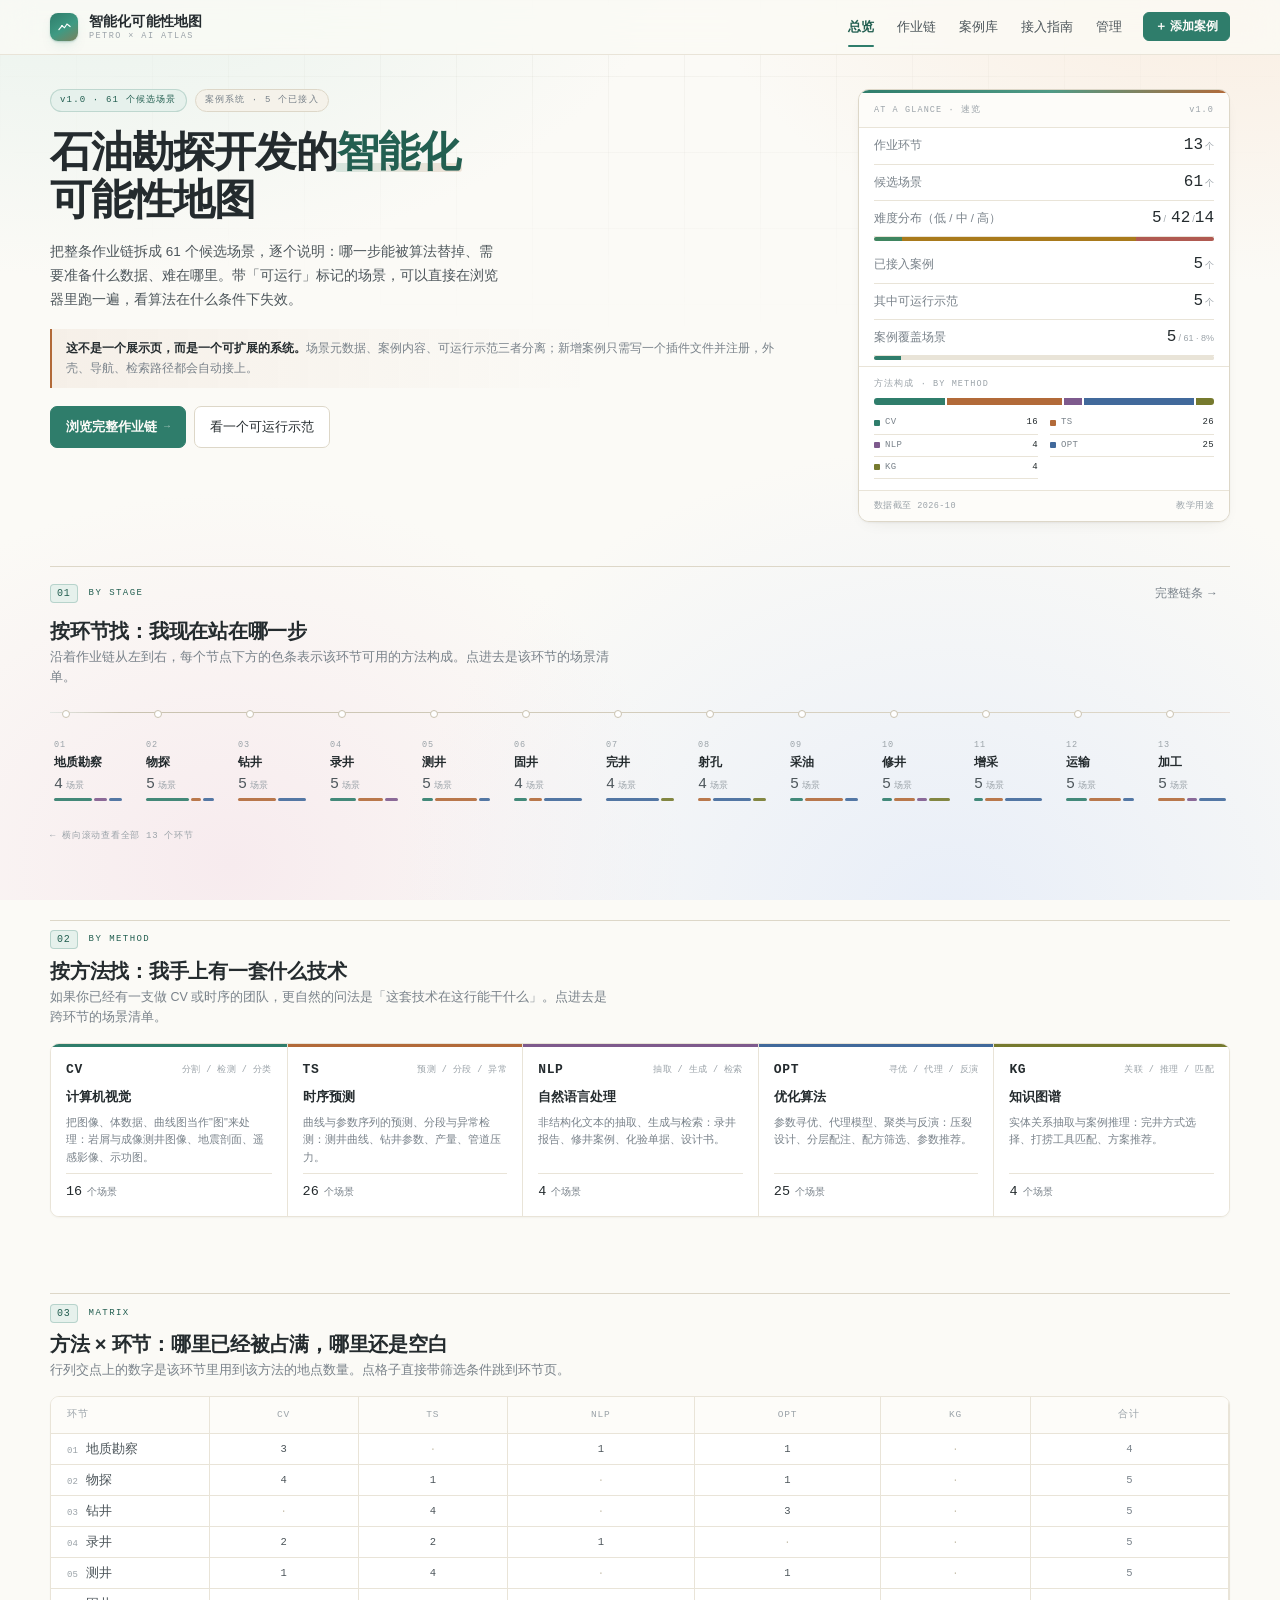
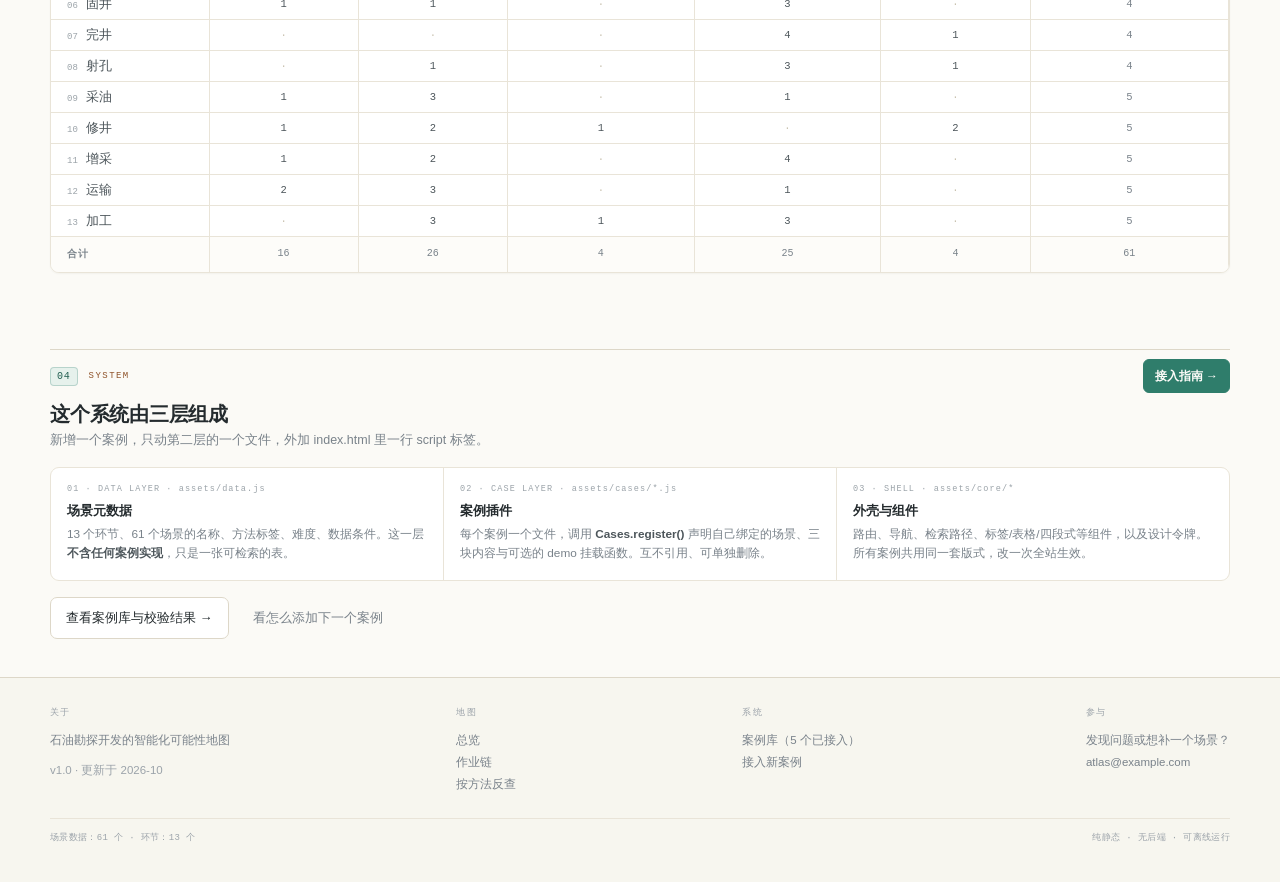
==== index.html @ 47b12953 "Add complete five-case petroleum well logging visualization website" ====
<!DOCTYPE html>
<html lang="zh-CN">
<head>
<meta charset="UTF-8">
<meta name="viewport" content="width=device-width, initial-scale=1">
<title>石油勘探开发的智能化可能性地图</title>
<meta name="description" content="按石油作业链条逐环节展示可被深度学习改造的候选场景，标注 AI 介入点、数据条件与难度等级；带可运行的案例示范。">

<link rel="stylesheet" href="assets/core/tokens.css?v=20261022i">
<link rel="stylesheet" href="assets/core/layout.css?v=20261022i">
<link rel="stylesheet" href="assets/core/ui.css?v=20261022i">
</head>
<body>

<div id="view">
  <main class="wrap" style="padding:120px 0">
    <div class="empty"><b>正在加载</b>如果这行字一直不消失，说明脚本没有正确执行，
    请检查浏览器控制台。</div>
  </main>
</div>

<noscript>
  <div class="wrap" style="padding:80px 0">
    <div class="empty"><b>需要启用 JavaScript</b>本站是纯前端渲染的，所有页面由本地脚本生成。</div>
  </div>
</noscript>

<!-- =========================================================
     脚本加载顺序（改这里之前先读 docs/如何添加新案例.md）
     1. data.js         场景元数据
     2. registry.js     案例注册表
     3. kit.js          渲染工具箱
     4. cases/*         案例插件 —— 新增案例加在这一段
     5. case-demo-host  示范宿主（整页 iframe / 模块 Shadow DOM）
     6. case-upload     案例包导入（读 localStorage，必须在 shell 前）
     7. shell.js        外壳，必须最后
     ========================================================= -->
<script src="assets/data.js?v=20261022i"></script>
<script src="assets/core/registry.js?v=20261101-dedup"></script>
<script src="assets/core/kit.js?v=20261022i"></script>

<!-- ↑ 新案例加在这里：-->

<!-- 上传的案例包（localStorage）在这里恢复注册，必须在 shell.js 之前 -->
<script src="assets/core/case-demo-host.js?v=20261101-height-fix"></script>
<script src="assets/cases/welllog-final-1.case.js?v=1.3.1"></script>
<script src="assets/cases/welllog-final-2.case.js?v=2.0.2"></script>
<script src="assets/cases/welllog-final-3.case.js?v=1.0.0"></script>
<script src="assets/cases/welllog-final-4.case.js?v=1.0.0"></script>
<script src="assets/cases/welllog-final-5.case.js?v=1.0.0"></script>
<script src="assets/core/case-upload.js?v=20261101-dedup"></script>

<script src="assets/core/admin.js?v=20261022i"></script>

<script src="assets/core/shell.js?v=20261101-dedup"></script>

</body>
</html>
---- assets/core/tokens.css ----
/* =========================================================
   设计令牌 Design Tokens
   风格：暖白纸面 + 低饱和彩色分区
   规则：所有颜色只在这里定义，案例与组件不得写死色值
   ========================================================= */

:root{
  /* ---------- 画布 ---------- */
  --paper:      #fbfaf6;   /* 主背景，暖白 */
  --paper-2:    #f5f2ea;   /* 次级底板 */
  --paper-3:    #efece1;   /* 三级底板 */
  --card:       #ffffff;   /* 卡片 */
  --card-soft:  #fdfcf9;   /* 卡片内嵌区 */

  /* ---------- 描边 ---------- */
  --line:       #e9e4d8;
  --line-2:     #ddd7c8;
  --line-3:     #c9c2b0;

  /* ---------- 墨色（文字） ---------- */
  --ink:        #242b2e;
  --ink-2:      #4d565b;
  --ink-3:      #79828a;
  --ink-4:      #9ba3a9;
  --ink-inv:    #fdfcf9;

  /* ---------- 主强调 ---------- */
  --jade:       #2f7d6b;
  --jade-d:     #235f51;
  --jade-l:     #e6f1ec;
  --clay:       #b26a39;
  --clay-d:     #8e5229;
  --clay-l:     #f8ecdf;

  /* ---------- 五类方法色（中饱和，白底可读） ---------- */
  --c-cv:       #2f7d6b;   /* 计算机视觉 */
  --c-ts:       #b26a39;   /* 时序预测 */
  --c-nlp:      #7e5a8d;   /* 自然语言处理 */
  --c-opt:      #41699b;   /* 优化算法 */
  --c-kg:       #767a2e;   /* 知识图谱 */

  --bg-cv:      #e6f1ec;
  --bg-ts:      #f8ecdf;
  --bg-nlp:     #efe9f4;
  --bg-opt:     #e7eef9;
  --bg-kg:      #f1f1dd;

  /* ---------- 语义色 ---------- */
  --ok:         #3f8560;
  --ok-bg:      #e7f3ea;
  --warn:       #a97a1c;
  --warn-bg:    #f9efd7;
  --bad:        #b05a51;
  --bad-bg:     #f9e9e5;

  /* ---------- 圆角与阴影 ---------- */
  --r-s: 5px;
  --r-m: 9px;
  --r-l: 14px;
  --r-xl: 20px;

  --sh-1: 0 1px 2px rgba(48,44,30,.045);
  --sh-2: 0 1px 2px rgba(48,44,30,.05), 0 6px 18px -10px rgba(48,44,30,.14);
  --sh-3: 0 2px 4px rgba(48,44,30,.05), 0 14px 34px -16px rgba(48,44,30,.20);

  /* ---------- 字体 ---------- */
  --mono: 'JetBrains Mono','SFMono-Regular','Cascadia Mono',Consolas,'Liberation Mono',monospace;
  --sans: 'Inter',-apple-system,BlinkMacSystemFont,'Segoe UI Variable','Segoe UI',
          'PingFang SC','Hiragino Sans GB','Microsoft YaHei UI','Microsoft YaHei',sans-serif;

  /* ---------- 布局 ---------- */
  --nav-h: 54px;
  --maxw: 1180px;
  --sp-1: 6px;  --sp-2: 10px;  --sp-3: 14px;
  --sp-4: 20px; --sp-5: 28px;  --sp-6: 40px;
}

/* =========================================================
   Reset
   ========================================================= */
*{box-sizing:border-box;margin:0;padding:0}
html{scroll-behavior:smooth;-webkit-text-size-adjust:100%}
body{
  font-family:var(--sans);
  font-size:14px;
  line-height:1.68;
  color:var(--ink);
  background:var(--paper);
  -webkit-font-smoothing:antialiased;
  -moz-osx-font-smoothing:grayscale;
  overflow-x:hidden;
}

/* 背景：四处低饱和色晕，制造“纸面有光”的感觉，不做暗色 */
body::before{
  content:'';
  position:fixed;inset:0;z-index:-2;
  background:
    radial-gradient(1000px 620px at 6% -12%,  #e5f1eb 0%, rgba(229,241,235,0) 62%),
    radial-gradient(880px 560px at 96% -6%,   #f9ecdf 0%, rgba(249,236,223,0) 60%),
    radial-gradient(900px 760px at 74% 102%,  #e8eef8 0%, rgba(232,238,248,0) 62%),
    radial-gradient(760px 620px at 18% 96%,   #f7ebee 0%, rgba(247,235,238,0) 60%),
    var(--paper);
}
/* 极淡网格，只在上半页可见 */
body::after{
  content:'';
  position:fixed;inset:0;z-index:-1;pointer-events:none;
  background-image:
    linear-gradient(to right, rgba(80,74,55,.055) 1px, transparent 1px),
    linear-gradient(to bottom, rgba(80,74,55,.055) 1px, transparent 1px);
  background-size:76px 76px;
  mask-image:radial-gradient(ellipse 70% 46% at 50% 0%, #000 0%, transparent 82%);
  -webkit-mask-image:radial-gradient(ellipse 70% 46% at 50% 0%, #000 0%, transparent 82%);
}

a{color:inherit;text-decoration:none}
button{font-family:inherit;font-size:inherit;color:inherit;background:none;border:none;cursor:pointer}
input,select,textarea{font-family:inherit;font-size:inherit}
img,svg{max-width:100%}
::selection{background:rgba(47,125,107,.20);color:var(--ink)}

::-webkit-scrollbar{width:11px;height:11px}
::-webkit-scrollbar-track{background:var(--paper-2)}
::-webkit-scrollbar-thumb{background:var(--line-2);border-radius:6px;border:3px solid var(--paper-2)}
::-webkit-scrollbar-thumb:hover{background:var(--line-3)}

:focus-visible{outline:2px solid var(--jade);outline-offset:2px;border-radius:3px}

/* =========================================================
   排版基元
   ========================================================= */
h1,h2,h3,h4,h5{font-weight:650;letter-spacing:-.005em;line-height:1.3;color:var(--ink)}
p{color:var(--ink-2)}
b,strong{font-weight:650;color:var(--ink)}

.wrap{width:min(var(--maxw),calc(100% - 48px));margin:0 auto}
.mono{font-family:var(--mono);font-variant-numeric:tabular-nums}

.kicker{
  font-family:var(--mono);font-size:10px;letter-spacing:.2em;text-transform:uppercase;
  color:var(--jade-d);display:inline-flex;align-items:center;gap:9px;
}
.kicker::before{content:'';width:20px;height:1.5px;background:currentColor;opacity:.55;border-radius:2px}
.kicker.plain::before{display:none}
.kicker.clay{color:var(--clay-d)}

.eyebrow{
  font-family:var(--mono);font-size:10px;letter-spacing:.18em;text-transform:uppercase;color:var(--ink-4);
}

.lede{font-size:13.5px;line-height:1.8;color:var(--ink-2)}

/* 工具类 */
.muted{color:var(--ink-3)}
.small{font-size:12px}
.nowrap{white-space:nowrap}
.hr{height:1px;background:var(--line);border:0;margin:0}
.stack{display:flex;flex-direction:column}
.row{display:flex;align-items:center}

/* 动效：轻微上浮，不做夸张动画 */
@keyframes rise{from{opacity:0;transform:translateY(8px)}to{opacity:1;transform:none}}
.rise{animation:rise .42s cubic-bezier(.2,.7,.3,1) both}
.d1{animation-delay:.03s}.d2{animation-delay:.06s}.d3{animation-delay:.09s}.d4{animation-delay:.12s}.d5{animation-delay:.15s}

@media (prefers-reduced-motion:reduce){
  *{animation:none!important;transition:none!important;scroll-behavior:auto!important}
}
---- assets/core/layout.css ----
/* =========================================================
   布局层：导航 / 页头 / 章节 / 链条 / 页脚
   ========================================================= */

/* ---------------- 顶部导航 ---------------- */
.hdr{
  position:sticky;top:0;z-index:60;
  background:rgba(251,250,246,.82);
  backdrop-filter:blur(16px) saturate(150%);
  -webkit-backdrop-filter:blur(16px) saturate(150%);
  border-bottom:1px solid var(--line);
}
.hdr-in{
  width:min(var(--maxw),calc(100% - 44px));margin:0 auto;
  height:var(--nav-h);display:flex;align-items:center;gap:24px;
}
.brand{display:flex;align-items:center;gap:11px;flex-shrink:0}
.brand-mark{
  width:28px;height:28px;border-radius:8px;
  background:linear-gradient(148deg,var(--jade) 0%, #3f9a83 55%, var(--clay) 140%);
  display:grid;place-items:center;flex-shrink:0;
  box-shadow:0 1px 2px rgba(47,125,107,.28), 0 6px 14px -8px rgba(47,125,107,.5);
}
.brand-mark svg{display:block}
.brand-txt{display:flex;flex-direction:column;line-height:1.15}
.brand-txt b{font-size:14px;font-weight:650;letter-spacing:.01em;color:var(--ink)}
.brand-txt span{
  font-family:var(--mono);font-size:8.5px;letter-spacing:.17em;color:var(--ink-4);
  text-transform:uppercase;margin-top:3px;
}

.nav{display:flex;align-items:center;gap:1px;margin-left:auto}
.nav a{
  position:relative;padding:7px 11px;border-radius:6px;font-size:13px;color:var(--ink-2);
  transition:color .16s,background .16s;white-space:nowrap;
}
.nav a:hover{color:var(--ink);background:rgba(47,125,107,.07)}
.nav a.on{color:var(--jade-d);font-weight:600}
.nav a.on::after{
  content:'';position:absolute;left:11px;right:11px;bottom:-2px;height:2px;
  background:var(--jade);border-radius:2px;
}
.nav .nav-sep{width:1px;height:16px;background:var(--line-2);margin:0 8px}

/* ---------------- 章节 ---------------- */
.section{padding:38px 0}
.section.tight{padding:26px 0}
.section + .section{border-top:0}
/* 章节头：标高尺 + 编号徽标 + 全宽标题，像技术文档的章节分隔 */
.sec-head{border-top:1px solid var(--line-2);padding-top:9px;margin-bottom:16px}
.sec-rail{display:flex;align-items:center;gap:11px;margin-bottom:8px;min-height:20px}
.sec-num{
  font-family:var(--mono);font-size:10px;letter-spacing:.08em;color:var(--jade-d);
  padding:1px 6px;border:1px solid rgba(47,125,107,.26);border-radius:4px;
  background:var(--jade-l);line-height:1.5;
}
.sec-rail .kicker::before{display:none}
.sec-rail .kicker{font-size:9px;letter-spacing:.16em}
.sec-rail .r{margin-left:auto;display:flex;align-items:center;gap:8px}
.sec-head h2{font-size:clamp(17px,1.75vw,20px);letter-spacing:-.012em}
.sec-head p{color:var(--ink-3);font-size:12.5px;max-width:82ch;margin-top:3px;line-height:1.62}

/* ---------------- HERO ---------------- */
.hero{padding:34px 0 0;position:relative}
.hero-grid{
  display:grid;grid-template-columns:minmax(0,1fr) 372px;
  gap:52px;align-items:start;padding-bottom:6px;
}
.hero-main{min-width:0}
.hero-top{display:flex;align-items:center;gap:8px;margin-bottom:16px;flex-wrap:wrap}
.hero-badge{
  font-family:var(--mono);font-size:9px;letter-spacing:.13em;color:var(--jade-d);
  background:var(--jade-l);border:1px solid rgba(47,125,107,.22);
  padding:3px 9px;border-radius:100px;
}
.hero-badge.alt{background:var(--paper-2);border-color:var(--line-2);color:var(--ink-3)}

.hero h1{
  font-size:clamp(28px,3.3vw,42px);
  line-height:1.14;font-weight:680;letter-spacing:-.024em;
  max-width:20ch;
}
.hero h1 em{
  font-style:normal;position:relative;white-space:nowrap;
  color:var(--jade-d);
}
.hero h1 em::after{
  content:'';position:absolute;left:-2px;right:-2px;bottom:.08em;height:.2em;
  background:linear-gradient(90deg, rgba(47,125,107,.16), rgba(178,106,57,.16));
  border-radius:3px;z-index:-1;
}
.hero-lead{
  margin-top:16px;max-width:60ch;font-size:13.5px;
  color:var(--ink-2);line-height:1.8;
}
.hero-note{
  margin-top:16px;display:flex;gap:11px;align-items:flex-start;
  padding:10px 14px;border-left:2.5px solid var(--clay);
  background:linear-gradient(90deg, rgba(178,106,57,.07), rgba(178,106,57,0) 72%);
  border-radius:0 7px 7px 0;max-width:none;
}
.hero-note b{color:var(--ink);font-weight:650}
.hero-note p{font-size:12px;color:var(--ink-3);line-height:1.65}
.hero-acts{display:flex;gap:8px;margin-top:18px;flex-wrap:wrap}

/* 速览面板 */
.spec{
  border:1px solid var(--line-2);border-radius:11px;background:var(--card);
  box-shadow:var(--sh-2);overflow:hidden;position:relative;
}
.spec::before{
  content:'';position:absolute;left:0;top:0;right:0;height:3px;
  background:linear-gradient(90deg,var(--jade) 0%, #4f9a86 52%, var(--clay) 100%);
}
.spec-h{
  display:flex;align-items:center;justify-content:space-between;gap:10px;
  padding:10px 15px;border-bottom:1px solid var(--line);background:var(--card-soft);
  font-size:8.5px;letter-spacing:.13em;color:var(--ink-4);margin-top:3px;
}
.spec-body{padding:0 15px}
.spec-row{
  display:flex;align-items:baseline;justify-content:space-between;gap:12px;
  padding:8px 0;border-bottom:1px solid var(--line);
}
.spec-body:last-of-type .spec-row:last-child{border-bottom:0}
.spec-row .k{font-size:11.5px;color:var(--ink-3)}
.spec-row .v{font-family:var(--mono);font-size:16px;color:var(--ink);line-height:1;white-space:nowrap}
.spec-row .v small{font-size:9px;color:var(--ink-4);margin:0 5px 0 2px;font-family:var(--sans);letter-spacing:0}
.spec-row .v small:last-child{margin-right:0}
.spec-bar{display:flex;height:4px;margin:0 15px 6px;border-radius:2px;overflow:hidden;background:var(--line)}
.spec-bar i{display:block;height:100%}
.spec-sub{padding:9px 15px 0;border-top:1px solid var(--line);font-size:8.5px;letter-spacing:.13em;color:var(--ink-4)}
.comp{padding:7px 15px 0}
.comp-bar{display:flex;height:7px;border-radius:3px;overflow:hidden;gap:2px}
.comp-bar i{display:block;height:100%}
.comp-legend{display:grid;grid-template-columns:1fr 1fr;gap:0 12px;margin-top:7px}
.comp-legend a{
  display:flex;align-items:center;gap:5px;padding:3px 0;
  font-family:var(--mono);font-size:9px;color:var(--ink-3);letter-spacing:.04em;
  border-bottom:1px solid var(--line);transition:color .15s;
}
.comp-legend a:hover{color:var(--jade-d)}
.comp-legend i{width:6px;height:6px;border-radius:1px;display:block;flex-shrink:0}
.comp-legend b{margin-left:auto;color:var(--ink);font-weight:500}
.spec-f{
  display:flex;justify-content:space-between;gap:10px;margin-top:11px;
  padding:8px 15px;border-top:1px solid var(--line);background:var(--card-soft);
  font-family:var(--mono);font-size:8.5px;letter-spacing:.05em;color:var(--ink-4);
}

/* ---------------- 链条 ---------------- */
.chain-wrap{position:relative}
.chain-scroll{overflow-x:auto;padding:0 0 8px;margin:0 -6px}
.chain-scroll::-webkit-scrollbar{height:6px}
.chain{
  display:grid;grid-template-columns:repeat(13,minmax(80px,1fr));
  gap:4px;position:relative;padding-top:22px;min-width:1020px;
}
.chain::before{
  content:'';position:absolute;left:6px;right:6px;top:8px;height:1px;
  background:linear-gradient(90deg,rgba(47,125,107,.10),var(--line-3) 6%,var(--line-2) 94%,rgba(178,106,57,.16));
}
.step{
  position:relative;display:block;padding:11px 9px 10px;border-radius:8px;
  border:1px solid transparent;transition:background .18s,border-color .18s,box-shadow .18s,transform .18s;
}
.step::before{
  content:'';position:absolute;top:-17px;left:17px;width:6px;height:6px;border-radius:50%;
  background:var(--card);border:1.5px solid var(--line-3);transition:all .18s;
}
.step:hover{background:var(--card);border-color:var(--line);box-shadow:var(--sh-2);transform:translateY(-2px)}
.step:hover::before{background:var(--jade);border-color:var(--jade);box-shadow:0 0 0 4px rgba(47,125,107,.13)}
.step-idx{font-family:var(--mono);font-size:8.5px;color:var(--ink-4);letter-spacing:.1em}
.step-name{font-size:12px;margin-top:3px;letter-spacing:.01em;line-height:1.3;font-weight:600;color:var(--ink)}
.step-n{font-family:var(--mono);font-size:15px;color:var(--ink-2);margin-top:6px;line-height:1}
.step-n span{font-size:8.5px;color:var(--ink-4);margin-left:3px;font-family:var(--sans)}
.step-bar{display:flex;gap:2px;margin-top:6px;height:3px}
.step-bar i{flex:1;border-radius:2px;background:var(--c,var(--line-2));opacity:.9;min-width:2px}
.step-bar i.empty{background:var(--line-2);opacity:1}

.chain-hint{
  display:flex;align-items:center;gap:8px;margin-top:9px;
  font-family:var(--mono);font-size:9px;letter-spacing:.08em;color:var(--ink-4);
}

/* ---------------- 页脚 ---------------- */
.ftr{border-top:1px solid var(--line-2);padding:30px 0 36px;margin-top:0;background:rgba(245,242,234,.55)}
.ftr-in{display:flex;justify-content:space-between;gap:40px;flex-wrap:wrap}
.ftr-col h5{
  font-family:var(--mono);font-size:9px;letter-spacing:.16em;text-transform:uppercase;
  color:var(--ink-4);margin-bottom:11px;font-weight:400;
}
.ftr-col p,.ftr-col a{font-size:11.5px;color:var(--ink-3);display:block;line-height:1.9}
.ftr-col a:hover{color:var(--jade-d)}
.ftr-bot{
  margin-top:22px;padding-top:12px;border-top:1px solid var(--line);
  display:flex;justify-content:space-between;gap:20px;flex-wrap:wrap;
  font-family:var(--mono);font-size:9px;letter-spacing:.04em;color:var(--ink-4);
}

/* ---------------- 面包屑 ---------------- */
.crumb{display:flex;align-items:center;gap:7px;font-size:11px;color:var(--ink-4);padding:14px 0 0;flex-wrap:wrap}
.crumb a{color:var(--ink-3);transition:color .16s}
.crumb a:hover{color:var(--jade-d)}
.crumb .sep{color:var(--line-3)}
.crumb .cur{color:var(--ink-2)}

/* ---------------- 页头 ---------------- */
.page-head{padding:14px 0 18px}
.ph-top{display:flex;align-items:flex-start;justify-content:space-between;gap:26px;flex-wrap:wrap}
.ph-idx{font-family:var(--mono);font-size:9.5px;letter-spacing:.15em;color:var(--ink-4);margin-bottom:7px}
.ph-idx b{color:var(--jade);font-weight:500}
.page-head h1{font-size:clamp(22px,2.6vw,30px);letter-spacing:-.016em;line-height:1.2}
.page-head h1 .en{
  display:block;font-family:var(--mono);font-size:9.5px;letter-spacing:.16em;
  color:var(--ink-4);text-transform:uppercase;margin-top:7px;font-weight:400;
}
.page-head .blurb{margin-top:10px;max-width:70ch;color:var(--ink-2);font-size:12.8px;line-height:1.75}
.ph-stat{display:flex;gap:22px;flex-shrink:0;padding-top:6px}
.ph-stat div{text-align:right}
.ph-stat .n{font-family:var(--mono);font-size:20px;line-height:1;color:var(--ink)}
.ph-stat .l{font-size:10px;color:var(--ink-4);margin-top:5px;letter-spacing:.05em}

/* ---------------- 响应式 ---------------- */
@media (max-width:1080px){
  .hero-grid{grid-template-columns:minmax(0,1fr);gap:26px}
  .hero h1{max-width:none}
  .spec{max-width:520px}
}
@media (max-width:760px){
  .wrap,.hdr-in{width:calc(100% - 32px)}
  .section{padding:30px 0}
  .hero{padding:24px 0 0}
  .hero h1{max-width:none}
  .nav a:not(.nav-keep){display:none}
  .nav .nav-sep{display:none}
  .sec-head{flex-direction:column;align-items:flex-start;gap:8px}
  .ftr-in{gap:26px}
}
---- assets/core/ui.css ----
/* =========================================================
   组件层：标签 / 卡片 / 表格 / 四段式 / 流程 / 示范 / 控制台
   ========================================================= */

/* ---------------- 标签 ---------------- */
.tag{
  display:inline-flex;align-items:center;gap:6px;
  font-family:var(--mono);font-size:10.5px;letter-spacing:.05em;
  padding:3px 8px;border-radius:5px;border:1px solid var(--line-2);
  color:var(--ink-3);background:var(--card-soft);white-space:nowrap;
}
.tag .dot{width:5px;height:5px;border-radius:50%;background:currentColor;flex-shrink:0}

.mtag{
  display:inline-flex;align-items:center;gap:5px;
  font-family:var(--mono);font-size:10.5px;letter-spacing:.04em;
  padding:2px 7px;border-radius:5px;
  color:var(--mc,var(--ink-3));
  border:1px solid color-mix(in srgb, var(--mc,var(--line-3)) 26%, transparent);
  background:color-mix(in srgb, var(--mc,var(--line-3)) 8%, var(--card));
  white-space:nowrap;
}
.mtag b{font-weight:600}
.mtag[data-m="cv"]{--mc:var(--c-cv)}
.mtag[data-m="ts"]{--mc:var(--c-ts)}
.mtag[data-m="nlp"]{--mc:var(--c-nlp)}
.mtag[data-m="opt"]{--mc:var(--c-opt)}
.mtag[data-m="kg"]{--mc:var(--c-kg)}

.dtag{
  display:inline-flex;align-items:center;gap:5px;
  font-family:var(--mono);font-size:10.5px;letter-spacing:.04em;
  padding:2px 8px;border-radius:5px;border:1px solid;
}
.dtag[data-d="低"]{color:var(--ok);border-color:rgba(63,133,96,.28);background:var(--ok-bg)}
.dtag[data-d="中"]{color:var(--warn);border-color:rgba(169,122,28,.28);background:var(--warn-bg)}
.dtag[data-d="高"]{color:var(--bad);border-color:rgba(176,90,81,.28);background:var(--bad-bg)}
.dtag::before{content:'';width:4px;height:4px;border-radius:50%;background:currentColor}

.badge-ready{
  display:inline-flex;align-items:center;gap:5px;
  font-family:var(--mono);font-size:9.5px;letter-spacing:.1em;
  padding:3px 8px;border-radius:4px;font-weight:600;
  color:var(--jade-d);background:var(--jade-l);border:1px solid rgba(47,125,107,.22);
}
.badge-ready::before{content:'';width:5px;height:5px;border-radius:50%;background:var(--jade)}
.badge-draft{
  display:inline-flex;align-items:center;gap:5px;
  font-family:var(--mono);font-size:9.5px;letter-spacing:.1em;
  padding:3px 8px;border-radius:4px;
  color:var(--warn);background:var(--warn-bg);border:1px solid rgba(169,122,28,.24);
}
.badge-wip{
  font-family:var(--mono);font-size:9.5px;letter-spacing:.1em;
  padding:3px 8px;border-radius:4px;color:var(--ink-3);
  background:var(--paper-2);border:1px dashed var(--line-2);
}

/* ---------------- 按钮 ---------------- */
.btn{
  display:inline-flex;align-items:center;justify-content:center;gap:7px;
  padding:9px 15px;border-radius:7px;font-size:13px;font-weight:500;
  border:1px solid var(--line-2);color:var(--ink);
  background:var(--card);
  transition:background .16s,border-color .16s,box-shadow .16s,transform .16s;
  cursor:pointer;white-space:nowrap;
}
.btn:hover{background:var(--card-soft);border-color:var(--line-3);box-shadow:var(--sh-1)}
.btn:active{transform:translateY(1px)}
.btn.primary{background:var(--jade);border-color:var(--jade);color:var(--ink-inv);font-weight:600}
.btn.primary:hover{background:var(--jade-d);border-color:var(--jade-d);box-shadow:0 4px 12px -4px rgba(47,125,107,.45)}
.btn.clay{background:var(--clay);border-color:var(--clay);color:#fff}
.btn.clay:hover{background:var(--clay-d);border-color:var(--clay-d)}
.btn.ghost{border-color:transparent;background:transparent;color:var(--ink-3)}
.btn.ghost:hover{color:var(--ink);background:rgba(80,74,55,.06);box-shadow:none}
.btn.sm{padding:6px 11px;font-size:12px;border-radius:6px}
.btn .ar{font-family:var(--mono);font-size:10px;opacity:.55}

/* ---------------- 卡片 ---------------- */
.card{
  border:1px solid var(--line);border-radius:var(--r-m);
  background:var(--card);box-shadow:var(--sh-1);
}
.card-pad{padding:16px 18px}

/* 方法面板：五格一体式，靠细线分隔，不再用浮起的卡片 */
.methods{
  display:grid;grid-template-columns:repeat(5,1fr);
  border:1px solid var(--line);border-radius:var(--r-m);overflow:hidden;
  background:var(--card);box-shadow:var(--sh-1);
}
.mcard{
  display:flex;flex-direction:column;gap:6px;position:relative;overflow:hidden;
  padding:15px 15px 13px;border:0;border-left:1px solid var(--line);border-radius:0;
  background:var(--card);box-shadow:none;
  transition:background .16s;
}
.mcard:first-child{border-left:0}
.mcard::before{
  content:'';position:absolute;left:0;top:0;right:0;height:3px;background:var(--mc);
  opacity:1;
}
.mcard:hover{background:var(--card-soft)}
.mcard .abbr{
  font-family:var(--mono);font-size:10.5px;letter-spacing:.13em;color:var(--mc);
  display:flex;align-items:center;justify-content:space-between;
}
.mcard .abbr b{font-size:13px;font-weight:650;letter-spacing:.05em}
.mcard .abbr span{font-size:8.5px;color:var(--ink-4);letter-spacing:.05em}
.mcard .nm{font-size:13px;font-weight:650;margin-top:-1px}
.mcard .ds{font-size:11px;line-height:1.6;color:var(--ink-3);flex:1}
.mcard .cnt{
  font-family:var(--mono);font-size:10px;color:var(--ink-3);
  border-top:1px solid var(--line);padding-top:7px;display:flex;align-items:baseline;gap:5px;
}
.mcard .cnt b{font-size:13.5px;color:var(--ink);font-weight:500}
.mcard[data-m="cv"]{--mc:var(--c-cv)}
.mcard[data-m="ts"]{--mc:var(--c-ts)}
.mcard[data-m="nlp"]{--mc:var(--c-nlp)}
.mcard[data-m="opt"]{--mc:var(--c-opt)}
.mcard[data-m="kg"]{--mc:var(--c-kg)}

/* ---------------- 矩阵 ---------------- */
.matrix-wrap{overflow-x:auto;border:1px solid var(--line);border-radius:var(--r-m);background:var(--card);box-shadow:var(--sh-1)}
table.matrix{border-collapse:collapse;width:100%;min-width:680px}
table.matrix th,table.matrix td{padding:0;text-align:center;border-bottom:1px solid var(--line);border-right:1px solid var(--line)}
table.matrix thead th{
  font-family:var(--mono);font-size:9.5px;letter-spacing:.09em;text-transform:uppercase;
  color:var(--ink-4);font-weight:400;padding:10px 6px;background:var(--card-soft);
}
table.matrix thead th:first-child{text-align:left;padding-left:16px;width:158px}
table.matrix tbody th{
  text-align:left;padding-left:16px;font-weight:500;font-size:12.5px;color:var(--ink-2);
  white-space:nowrap;background:var(--card);position:sticky;left:0;z-index:2;
}
table.matrix tbody th i{font-family:var(--mono);font-size:9px;color:var(--ink-4);font-style:normal;margin-right:8px}
table.matrix td{height:30px;background:var(--card)}
table.matrix td a{
  display:flex;align-items:center;justify-content:center;height:30px;
  font-family:var(--mono);font-size:10.5px;color:var(--ink-2);transition:all .14s;
}
table.matrix td a:hover{color:#fff;background:var(--jade);font-weight:600}
table.matrix td.zero a{color:var(--line-3)}
table.matrix tfoot td,table.matrix tfoot th{
  font-family:var(--mono);font-size:10px;color:var(--ink-3);padding:9px 6px;border-bottom:0;background:var(--card-soft);
}
table.matrix tfoot th{text-align:left;padding-left:16px;font-size:9.5px;letter-spacing:.09em}

.legend{display:flex;align-items:center;gap:16px;flex-wrap:wrap;font-size:11px;color:var(--ink-3);margin-top:12px}
.legend .k{display:flex;align-items:center;gap:6px}
.legend .k i{width:10px;height:10px;border-radius:2px;display:block}

/* ---------------- 字段说明 ---------------- */
.fields{display:grid;grid-template-columns:repeat(3,1fr);gap:1px;background:var(--line);border:1px solid var(--line);border-radius:var(--r-m);overflow:hidden}
.field{background:var(--card);padding:14px 16px 16px}
.field .fx{font-family:var(--mono);font-size:8.5px;letter-spacing:.13em;color:var(--ink-4);margin-bottom:7px}
.field h4{font-size:13px;margin-bottom:5px}
.field p{font-size:11.8px;color:var(--ink-3);line-height:1.65}
.field p b{color:var(--ink-2);font-weight:600}

/* ---------------- 环节页：筛选 ---------------- */
.filters{
  display:flex;align-items:center;gap:6px;flex-wrap:wrap;
  padding:10px 0;border-bottom:1px solid var(--line);position:sticky;top:var(--nav-h);
  background:rgba(251,250,246,.92);backdrop-filter:blur(10px);z-index:20;
}
.filters .lbl{font-family:var(--mono);font-size:9.5px;letter-spacing:.13em;color:var(--ink-4);margin-right:2px}
.chip{
  font-size:12px;padding:5px 11px;border-radius:100px;border:1px solid var(--line-2);
  color:var(--ink-2);transition:all .15s;background:var(--card);white-space:nowrap;
}
.chip:hover{border-color:var(--line-3);color:var(--ink)}
.chip.on{background:var(--ink);border-color:var(--ink);color:var(--ink-inv);font-weight:500}
.chip.on[data-m]{background:var(--mc);border-color:var(--mc);color:#fff}
.chip[data-m="cv"]{--mc:var(--c-cv)}
.chip[data-m="ts"]{--mc:var(--c-ts)}
.chip[data-m="nlp"]{--mc:var(--c-nlp)}
.chip[data-m="opt"]{--mc:var(--c-opt)}
.chip[data-m="kg"]{--mc:var(--c-kg)}
.filters .count{margin-left:auto;font-family:var(--mono);font-size:10.5px;color:var(--ink-4)}
.filters .divider{width:1px;height:16px;background:var(--line-2);margin:0 5px}

/* ---------------- 场景列表 ---------------- */
.scenes{padding:4px 0 28px}
.scene-row{
  display:grid;grid-template-columns:42px 1fr auto;gap:14px;align-items:start;
  padding:13px 12px 13px 6px;border-bottom:1px solid var(--line);
  transition:background .16s,padding .16s;position:relative;
}
.scene-row::before{
  content:'';position:absolute;left:0;top:0;bottom:0;width:2.5px;background:var(--jade);
  transform:scaleY(0);transform-origin:center;transition:transform .2s;border-radius:2px;
}
.scene-row:hover{background:rgba(255,255,255,.7);padding-left:13px}
.scene-row:hover::before{transform:scaleY(.6)}
.sr-n{font-family:var(--mono);font-size:9.5px;color:var(--ink-4);padding-top:4px;letter-spacing:.07em}
.sr-name{font-size:14.5px;font-weight:650;letter-spacing:.003em;display:flex;align-items:center;gap:8px;flex-wrap:wrap}
.sr-name .arrow{color:var(--ink-4);font-size:12px;transition:transform .18s,color .18s}
.scene-row:hover .sr-name .arrow{transform:translateX(3px);color:var(--jade)}
.sr-point{font-size:12.2px;color:var(--ink-3);line-height:1.62;margin-top:4px;max-width:80ch}
.sr-meta{display:flex;align-items:center;gap:6px;margin-top:7px;flex-wrap:wrap}
.sr-right{display:flex;flex-direction:column;align-items:flex-end;gap:7px;padding-top:3px}
.scene-row.is-ext .sr-name{font-weight:600;color:var(--ink-2)}
.scene-row.is-ext .sr-point{color:var(--ink-4)}

.empty{padding:54px 0;text-align:center;color:var(--ink-3);font-size:13px}
.empty b{display:block;font-size:15px;color:var(--ink-2);margin-bottom:6px;font-weight:600}

.pager{display:flex;justify-content:space-between;gap:14px;padding:18px 0 44px;border-top:1px solid var(--line);flex-wrap:wrap}
.pager a{
  display:flex;flex-direction:column;gap:4px;padding:11px 15px;border:1px solid var(--line);
  border-radius:8px;min-width:180px;background:var(--card);transition:border-color .16s,box-shadow .16s;
}
.pager a:hover{border-color:var(--line-3);box-shadow:var(--sh-1)}
.pager .dir{font-family:var(--mono);font-size:9px;letter-spacing:.13em;color:var(--ink-4)}
.pager .nm{font-size:13.5px}
.pager a.next{text-align:right;margin-left:auto}

/* ---------------- 方法页 ---------------- */
.method-group{border-bottom:1px solid var(--line)}
.mg-head{
  display:flex;align-items:baseline;gap:12px;padding:15px 0 8px;
  position:sticky;top:var(--nav-h);background:rgba(251,250,246,.93);backdrop-filter:blur(10px);z-index:10;
}
.mg-head .idx{font-family:var(--mono);font-size:9.5px;color:var(--ink-4)}
.mg-head h3{font-size:14.5px}
.mg-head .cnt{font-family:var(--mono);font-size:9.5px;color:var(--ink-4);margin-left:auto}
.mg-list{padding-bottom:5px}
.mrow{
  display:grid;grid-template-columns:1fr auto;gap:14px;align-items:center;
  padding:10px 12px 10px 4px;border-bottom:1px solid var(--line);
  transition:background .15s,padding .15s;
}
.mrow:last-child{border-bottom:0}
.mrow:hover{background:rgba(255,255,255,.7);padding-left:11px}
.mrow .nm{font-size:13px;font-weight:600;display:flex;align-items:center;gap:7px}
.mrow .pt{font-size:11.4px;color:var(--ink-4);margin-top:2px;line-height:1.55}
.mrow .rt{display:flex;align-items:center;gap:7px}

/* ---------------- 详情页 ---------------- */
.detail-head{padding:12px 0 0}
.dh-kicker{display:flex;align-items:center;gap:8px;margin-bottom:10px;flex-wrap:wrap}
.dh-title{font-size:clamp(22px,2.8vw,32px);letter-spacing:-.018em;line-height:1.18}
.dh-sub{margin-top:10px;color:var(--ink-2);font-size:12.8px;line-height:1.75;max-width:80ch}
.dh-tags{display:flex;align-items:center;gap:7px;margin-top:11px;flex-wrap:wrap}

.tabs{
  display:flex;gap:0;margin-top:16px;border-bottom:1px solid var(--line-2);
  position:sticky;top:var(--nav-h);z-index:30;
  background:rgba(251,250,246,.94);backdrop-filter:blur(12px);
  overflow-x:auto;
}
.tab{
  padding:10px 16px;font-size:12.5px;color:var(--ink-3);border-bottom:2px solid transparent;
  transition:color .16s,border-color .16s;white-space:nowrap;display:flex;align-items:center;gap:7px;
  font-weight:500;
}
.tab:hover{color:var(--ink)}
.tab .num{font-family:var(--mono);font-size:8.5px;color:var(--ink-4);letter-spacing:.1em}
.tab.on{color:var(--jade-d);border-color:var(--jade);font-weight:600}
.tab.on .num{color:var(--jade)}

.panel{display:none;padding:4px 0 42px}
.panel.on{display:block;animation:rise .3s ease both}

/* 30 秒判断 */
.judge{
  display:grid;grid-template-columns:repeat(4,1fr);gap:1px;background:var(--line);
  border:1px solid var(--line);border-radius:var(--r-m);overflow:hidden;margin:18px 0 2px;
  box-shadow:var(--sh-1);
}
.judge .jc{background:var(--card);padding:12px 14px}
.judge .jl{font-family:var(--mono);font-size:8px;letter-spacing:.12em;color:var(--ink-4);margin-bottom:6px}
.judge .jv{font-size:13px;font-weight:650;display:flex;align-items:center;gap:6px}
.judge .jd{font-size:10.8px;color:var(--ink-3);margin-top:4px;line-height:1.55}

/* 四段式 */
.lede-block{padding:18px 0 2px}
.lede-block p{margin-top:8px;font-size:13.2px;line-height:1.82;color:var(--ink-2);max-width:88ch}
.sec4{display:grid;grid-template-columns:64px 1fr;gap:18px;padding:22px 0;border-top:1px solid var(--line)}
.sec4:first-of-type{border-top:0}
.sec4 .sn{font-family:var(--mono);font-size:10.5px;color:var(--jade);letter-spacing:.08em;padding-top:2px}
.sec4 .sn span{display:block;color:var(--ink-4);margin-top:6px;font-size:8.5px;letter-spacing:.07em}
.sec4 h3{font-size:16px;margin-bottom:8px}
.sec4 p{font-size:13px;color:var(--ink-2);line-height:1.82;max-width:86ch}
.sec4 p + p{margin-top:8px}
.sec4-body{min-width:0}

/* 图 */
.figure{
  margin:14px 0 4px;border:1px solid var(--line);border-radius:var(--r-m);
  background:var(--card);padding:12px;overflow:hidden;box-shadow:var(--sh-1);
}
.figure svg{display:block;width:100%;height:auto}
.figcap{
  display:flex;gap:8px;font-size:10.5px;color:var(--ink-4);margin-top:9px;
  padding-top:8px;border-top:1px solid var(--line);line-height:1.6;
}
.figcap b{color:var(--ink-3);font-weight:600;flex-shrink:0;font-family:var(--mono);font-size:9px;letter-spacing:.06em}

/* 数据清单 */
.checklist{border:1px solid var(--line);border-radius:var(--r-m);overflow:hidden;background:var(--card);box-shadow:var(--sh-1)}
.cl-head{
  display:flex;align-items:center;justify-content:space-between;gap:16px;
  padding:11px 15px;border-bottom:1px solid var(--line);font-size:11.5px;color:var(--ink-3);
  background:var(--card-soft);
}
.cl-prog{display:flex;align-items:center;gap:9px;font-family:var(--mono);font-size:10px}
.cl-bar{width:96px;height:3px;background:var(--line-2);border-radius:2px;overflow:hidden}
.cl-bar i{display:block;height:100%;background:var(--jade);width:0;transition:width .3s}
.cl-item{
  display:grid;grid-template-columns:22px 1fr auto;gap:11px;align-items:start;
  padding:10px 14px;border-bottom:1px solid var(--line);cursor:pointer;transition:background .15s;
}
.cl-item:last-child{border-bottom:0}
.cl-item:hover{background:var(--card-soft)}
.cl-box{
  width:16px;height:16px;border:1.5px solid var(--line-3);border-radius:4px;margin-top:3px;
  display:grid;place-items:center;transition:all .15s;flex-shrink:0;background:var(--card);
}
.cl-box svg{opacity:0;transition:opacity .15s}
.cl-item.done .cl-box{background:var(--jade);border-color:var(--jade)}
.cl-item.done .cl-box svg{opacity:1}
.cl-item.done .cl-t{color:var(--ink-3);text-decoration:line-through;text-decoration-color:var(--ink-4)}
.cl-t{font-size:12.8px;line-height:1.6;font-weight:500}
.cl-s{font-size:11.3px;color:var(--ink-4);margin-top:3px;line-height:1.6}
.cl-n{font-family:var(--mono);font-size:9px;color:var(--ink-4);letter-spacing:.05em;text-align:right;padding-top:4px;max-width:230px}

/* 难度与参考 */
.meter{display:flex;gap:4px;margin:5px 0 14px;max-width:260px}
.meter i{height:5px;flex:1;background:var(--line-2);border-radius:2px}
.meter i.on{background:var(--jade)}
.meter i.on.hi{background:var(--bad)}
.refs{display:flex;flex-wrap:wrap;gap:6px;margin-top:5px}
.ref{
  display:inline-flex;align-items:center;gap:6px;font-size:12px;padding:5px 11px;
  border:1px solid var(--line-2);border-radius:100px;color:var(--ink-2);
  transition:all .15s;background:var(--card);
}
.ref:hover{border-color:var(--jade);color:var(--jade-d);background:var(--jade-l)}
.ref .ar{font-size:9px;opacity:.5}

/* 表格 */
.dtable{width:100%;border-collapse:collapse;margin-top:13px;font-size:12.3px}
.dtable th{
  text-align:left;font-family:var(--mono);font-size:9px;letter-spacing:.09em;color:var(--ink-4);
  font-weight:400;padding:7px 12px 7px 0;border-bottom:1px solid var(--line-2);
}
.dtable td{padding:9px 12px 9px 0;border-bottom:1px solid var(--line);color:var(--ink-2);vertical-align:top;line-height:1.65}
.dtable td:first-child{color:var(--ink);white-space:nowrap;padding-right:16px;font-weight:500}
.dtable tr:last-child td{border-bottom:0}

/* 相关场景 */
.related{margin-top:4px;border-top:1px solid var(--line);padding-top:22px}
.rel-grid{display:grid;grid-template-columns:1fr 1fr;gap:1px;background:var(--line);border:1px solid var(--line);border-radius:var(--r-m);overflow:hidden;margin-top:11px}
.rel-col{background:var(--card);padding:13px 16px}
.rel-col h5{font-family:var(--mono);font-size:8.5px;letter-spacing:.13em;color:var(--ink-4);margin-bottom:8px;font-weight:400}
.rel-item{display:flex;align-items:center;justify-content:space-between;gap:10px;padding:6px 0;border-bottom:1px solid var(--line);font-size:12px}
.rel-item:last-child{border-bottom:0}
.rel-item:hover .nm{color:var(--jade-d)}
.rel-item .nm{transition:color .15s;font-weight:500}
.rel-item .go{font-family:var(--mono);font-size:9.5px;color:var(--ink-4)}

/* ---------------- 待接入（没有案例的场景） ---------------- */
.pending{
  margin:26px 0 0;border:1px solid var(--line);border-radius:var(--r-l);
  background:
    radial-gradient(620px 220px at 8% 0%, rgba(47,125,107,.06), transparent 72%),
    var(--card);
  padding:24px 26px;box-shadow:var(--sh-1);
}
.pending-top{display:flex;align-items:center;gap:11px;margin-bottom:11px;flex-wrap:wrap}
.pending h3{font-size:16.5px}
.pending p{font-size:12.8px;color:var(--ink-2);line-height:1.78;max-width:74ch}
.pending-actions{display:flex;gap:9px;margin-top:15px;flex-wrap:wrap}
.pending-lines{display:flex;flex-direction:column;gap:8px;margin-top:16px;max-width:480px}
.pending-line{
  height:7px;border-radius:4px;
  background:linear-gradient(90deg,var(--line-2),transparent);
  animation:pulse 2.6s ease-in-out infinite;
}
.pending-line:nth-child(2){width:84%;animation-delay:.2s}
.pending-line:nth-child(3){width:58%;animation-delay:.4s}
@keyframes pulse{0%,100%{opacity:.4}50%{opacity:.85}}

/* ---------------- 案例流程 ---------------- */
.case-lead{display:grid;grid-template-columns:1.12fr .88fr;gap:26px;align-items:start;padding:20px 0 4px}
.case-lead h3{font-size:17px;margin-bottom:8px}
.case-lead p{font-size:12.8px;color:var(--ink-2);line-height:1.8}
.case-cells{display:grid;grid-template-columns:1fr 1fr;gap:1px;background:var(--line);border:1px solid var(--line);border-radius:var(--r-m);overflow:hidden;box-shadow:var(--sh-1)}
.case-cells div{background:var(--card);padding:11px 13px}
.case-cells .l{font-family:var(--mono);font-size:8px;letter-spacing:.11em;color:var(--ink-4)}
.case-cells .v{font-size:12.8px;margin-top:4px;font-weight:500;color:var(--ink)}
.case-cells .v b{font-family:var(--mono);font-size:15px;color:var(--jade-d);font-weight:500}

.pipeline{position:relative;margin:18px 0 4px}
.pstep{display:grid;grid-template-columns:46px 1fr;gap:16px;padding:0 0 16px;position:relative}
.pstep::before{
  content:'';position:absolute;left:22px;top:42px;bottom:0;width:1px;
  background:linear-gradient(180deg,var(--line-2),var(--line));
}
.pstep:last-child::before{display:none}
.pstep .pn{
  width:46px;height:46px;border-radius:10px;border:1px solid var(--line-2);
  display:grid;place-items:center;font-family:var(--mono);font-size:11.5px;color:var(--jade-d);
  background:var(--card);position:relative;z-index:1;
  transition:border-color .18s, box-shadow .18s;box-shadow:var(--sh-1);font-weight:500;
}
.pstep:hover .pn{border-color:var(--jade);box-shadow:0 0 0 4px rgba(47,125,107,.08)}
.pstep .pc{
  border:1px solid var(--line);border-radius:var(--r-m);padding:12px 15px;
  background:var(--card);transition:border-color .18s,box-shadow .18s;box-shadow:var(--sh-1);
}
.pstep:hover .pc{border-color:var(--line-2);box-shadow:var(--sh-2)}
.pstep h4{font-size:13.5px;display:flex;align-items:center;gap:9px;flex-wrap:wrap}
.pstep h4 .role{
  font-family:var(--mono);font-size:8px;letter-spacing:.11em;color:var(--ink-4);
  border:1px solid var(--line-2);padding:1px 6px;border-radius:3px;font-weight:400;
}
.pstep .pdo{font-size:12.2px;color:var(--ink-2);line-height:1.7;margin-top:6px}
.pstep .peff{
  margin-top:9px;padding-top:8px;border-top:1px dashed var(--line);
  display:flex;align-items:flex-start;gap:8px;font-size:11.2px;color:var(--ink-3);line-height:1.6;
}
.pstep .peff .k{font-family:var(--mono);font-size:8px;letter-spacing:.09em;color:var(--ok);flex-shrink:0;padding-top:2px}

.fails{display:grid;grid-template-columns:repeat(4,1fr);gap:8px;margin-top:14px}
.fail{border:1px solid var(--line);border-radius:var(--r-m);padding:12px 13px;background:var(--card);box-shadow:var(--sh-1)}
.fail .fi{font-family:var(--mono);font-size:8.5px;letter-spacing:.1em;color:var(--bad);margin-bottom:6px}
.fail h5{font-size:12px;margin-bottom:5px}
.fail p{font-size:11px;color:var(--ink-3);line-height:1.62}

/* ---------------- 交互示范 ---------------- */
.demo{
  border:1px solid var(--line-2);border-radius:var(--r-l);overflow:hidden;
  background:var(--card);margin-top:16px;box-shadow:var(--sh-2);
}
.demo-head{
  display:flex;align-items:flex-start;justify-content:space-between;gap:18px;
  padding:14px 18px;border-bottom:1px solid var(--line);flex-wrap:wrap;background:var(--card-soft);
}
.demo-head h3{font-size:14.5px;margin-top:5px}
.demo-head p{font-size:11.4px;color:var(--ink-3);margin-top:5px;max-width:66ch;line-height:1.6}
.demo-ctl{
  display:flex;align-items:center;gap:22px;flex-wrap:wrap;
  padding:10px 18px;border-bottom:1px solid var(--line);background:rgba(245,242,234,.55);
}
.ctl{display:flex;align-items:center;gap:9px;font-size:11.5px;color:var(--ink-2)}
.ctl label{font-family:var(--mono);font-size:9px;letter-spacing:.07em;color:var(--ink-3);white-space:nowrap}
.ctl input[type=range]{
  -webkit-appearance:none;appearance:none;width:112px;height:3px;border-radius:2px;
  background:var(--line-2);outline:none;cursor:pointer;
}
.ctl input[type=range]::-webkit-slider-thumb{
  -webkit-appearance:none;appearance:none;width:13px;height:13px;border-radius:50%;
  background:var(--jade);border:2px solid var(--card);box-shadow:0 0 0 1px var(--jade);cursor:grab;
}
.ctl input[type=range]::-moz-range-thumb{
  width:11px;height:11px;border-radius:50%;background:var(--jade);border:2px solid var(--card);cursor:grab;
}
.ctl .val{font-family:var(--mono);font-size:10.5px;color:var(--jade-d);min-width:28px;text-align:right}
.ctl .tog{display:flex;align-items:center;gap:7px;cursor:pointer;font-size:11.5px;color:var(--ink-2)}
.ctl .tog i{width:30px;height:16px;border-radius:9px;background:var(--line-2);position:relative;transition:background .16s;flex-shrink:0}
.ctl .tog i::after{
  content:'';position:absolute;left:2px;top:2px;width:12px;height:12px;border-radius:50%;
  background:var(--card);box-shadow:0 1px 2px rgba(0,0,0,.18);transition:transform .16s;
}
.ctl .tog.on i{background:rgba(47,125,107,.45)}
.ctl .tog.on i::after{transform:translateX(14px);background:var(--jade-d)}

.demo-grid{display:grid;grid-template-columns:minmax(0,440px) minmax(0,1fr);gap:0}
.track-wrap{position:relative;padding:13px 13px;border-right:1px solid var(--line);background:var(--card)}
.track{position:relative}
.track svg{display:block;width:100%;height:auto}
.readout{
  position:absolute;top:24px;right:24px;font-family:var(--mono);font-size:9.5px;
  color:var(--ink-2);background:rgba(255,255,255,.92);border:1px solid var(--line-2);
  padding:5px 8px;border-radius:5px;letter-spacing:.02em;pointer-events:none;
  backdrop-filter:blur(6px);min-width:128px;text-align:center;box-shadow:var(--sh-1);
}
.track-legend{
  display:flex;flex-wrap:wrap;gap:12px;margin-top:2px;padding-top:11px;
  border-top:1px solid var(--line);font-size:10px;color:var(--ink-4);
}
.track-legend span{display:flex;align-items:center;gap:5px}
.track-legend i{width:13px;height:2px;border-radius:1px;display:block;flex-shrink:0}
.track-legend i.dash{height:0;border-top:1px dashed var(--jade);background:none!important}
.demo-side{padding:13px 16px;display:flex;flex-direction:column;gap:11px;min-width:0}
.metrics{display:grid;grid-template-columns:repeat(4,1fr);gap:1px;background:var(--line);border:1px solid var(--line);border-radius:8px;overflow:hidden}
.metric{background:var(--card);padding:10px 11px}
.metric .l{font-family:var(--mono);font-size:8px;letter-spacing:.09em;color:var(--ink-4);white-space:nowrap}
.metric .v{font-family:var(--mono);font-size:18px;margin-top:5px;line-height:1;color:var(--ink)}
.metric .v small{font-size:8.5px;color:var(--ink-4);margin-left:2px}
.metric.good .v{color:var(--ok)}
.metric.warn .v{color:var(--warn)}
.metric.bad .v{color:var(--bad)}
.verdict{font-size:11.8px;color:var(--ink-2);line-height:1.7;padding:0 1px}
.verdict b{color:var(--ink)}
.fitbox{border:1px solid var(--line);border-radius:8px;padding:11px 11px 5px;background:var(--card-soft)}
.fitbox .ft{
  font-family:var(--mono);font-size:8.5px;letter-spacing:.09em;color:var(--ink-4);
  margin-bottom:6px;display:flex;justify-content:space-between;
}
.fitbox svg{display:block;width:100%;height:auto}
.hintbox{font-size:11.3px;color:var(--ink-4);line-height:1.75;border-left:2px solid var(--line-2);padding-left:10px}
.hintbox b{color:var(--ink-3);font-weight:600}

.ltable-wrap{border-top:1px solid var(--line);overflow-x:auto}
.ltable{width:100%;border-collapse:collapse;font-size:11.5px;min-width:600px}
.ltable th{
  font-family:var(--mono);font-size:8.5px;letter-spacing:.09em;color:var(--ink-4);font-weight:400;
  text-align:right;padding:8px 14px;border-bottom:1px solid var(--line);white-space:nowrap;
  background:var(--card-soft);
}
.ltable th:first-child,.ltable td:first-child{text-align:left;padding-left:21px}
.ltable td{
  padding:7px 14px;text-align:right;border-bottom:1px solid var(--line);
  font-family:var(--mono);color:var(--ink-2);
}
.ltable tr:last-child td{border-bottom:0}
.ltable tr:hover td{background:var(--card-soft)}
.ltable .lith{font-family:var(--sans);text-align:right}
.ltable .ok{color:var(--ok)}
.ltable .miss{color:var(--bad)}
.ltable .extra{color:var(--warn)}
.swatch{display:inline-block;width:7px;height:7px;border-radius:2px;margin-right:6px;vertical-align:middle}

/* ---------------- 案例库控制台 ---------------- */
.console-bar{
  display:flex;align-items:center;gap:14px;flex-wrap:wrap;
  padding:13px 16px;border:1px solid var(--line);border-radius:var(--r-m);
  background:var(--card);box-shadow:var(--sh-1);margin-bottom:18px;
}
.console-bar .num{font-family:var(--mono);font-size:20px;color:var(--jade-d);line-height:1}
.console-bar .num small{font-size:10px;color:var(--ink-4);margin-left:2px;font-family:var(--sans)}
.console-bar .lbl{font-size:11.5px;color:var(--ink-3)}
.console-bar .sp{flex:1}

.sys-table{width:100%;border-collapse:collapse;font-size:12.3px;min-width:760px;background:var(--card)}
.sys-table th{
  font-family:var(--mono);font-size:9px;letter-spacing:.09em;color:var(--ink-4);font-weight:400;
  text-align:left;padding:9px 12px;border-bottom:1px solid var(--line-2);background:var(--card-soft);
  white-space:nowrap;
}
.sys-table td{padding:9px 12px;border-bottom:1px solid var(--line);vertical-align:middle}
.sys-table tr:last-child td{border-bottom:0}
.sys-table tr:hover td{background:var(--card-soft)}
.sys-table .id{font-family:var(--mono);font-size:11px;color:var(--ink);font-weight:500}
.sys-table .nm{font-size:12.5px;font-weight:600}
.sys-table .sc{font-family:var(--mono);font-size:10px;color:var(--ink-4)}
.ok-mark{color:var(--ok);font-family:var(--mono);font-size:11px}
.bad-mark{color:var(--bad);font-family:var(--mono);font-size:11px}
.dim-mark{color:var(--line-3);font-family:var(--mono);font-size:11px}

/* 代码块（深色，全站唯一深色元素，用于代码） */
.code{
  border-radius:var(--r-m);overflow:hidden;background:#20292a;border:1px solid #2b3839;
  margin:14px 0;box-shadow:var(--sh-2);
}
.code-top{
  display:flex;align-items:center;gap:8px;padding:8px 14px;
  border-bottom:1px solid #2f4041;background:#1a2223;
  font-family:var(--mono);font-size:9.5px;letter-spacing:.09em;color:#8fa3a0;
}
.code-top .dots{display:flex;gap:4px;margin-right:6px}
.code-top .dots i{width:6px;height:6px;border-radius:50%;background:#3d5052;display:block}
.code pre{
  margin:0;padding:14px 16px;overflow-x:auto;
  font-family:var(--mono);font-size:11.5px;line-height:1.8;color:#dfe8e4;
  tab-size:2;
}
.code .c{color:#7d938f}      /* 注释 */
.code .k{color:#e0a878}      /* 关键字 */
.code .s{color:#9fc7a8}      /* 字符串 */
.code .f{color:#88b8d8}      /* 函数名 */
.code .n{color:#c9a8d8}      /* 数字 / 属性 */

/* 指南页：步骤 */
.gsteps{counter-reset:gs;display:flex;flex-direction:column;gap:0}
.gstep{
  display:grid;grid-template-columns:44px 1fr;gap:16px;
  padding:18px 0;border-top:1px solid var(--line);
}
.gstep:first-child{border-top:0;padding-top:4px}
.gstep .gn{
  width:36px;height:36px;border-radius:9px;background:var(--jade-l);color:var(--jade-d);
  display:grid;place-items:center;font-family:var(--mono);font-size:13px;font-weight:600;
  border:1px solid rgba(47,125,107,.2);
}
.gstep h3{font-size:14.5px;margin-bottom:6px}
.gstep p{font-size:12.6px;color:var(--ink-2);line-height:1.78}
.gstep p + p{margin-top:7px}

/* 字段契约表 */
.contract{width:100%;border-collapse:collapse;font-size:12px;background:var(--card)}
.contract th{
  font-family:var(--mono);font-size:9px;letter-spacing:.08em;color:var(--ink-4);font-weight:400;
  text-align:left;padding:8px 10px;border-bottom:1px solid var(--line-2);background:var(--card-soft);
}
.contract td{padding:9px 10px;border-bottom:1px solid var(--line);color:var(--ink-2);vertical-align:top;line-height:1.6}
.contract tr:last-child td{border-bottom:0}
.contract td:first-child{font-family:var(--mono);font-size:11px;color:var(--jade-d);white-space:nowrap;font-weight:500}
.contract .req{
  font-family:var(--mono);font-size:8.5px;padding:1px 5px;border-radius:3px;
  background:var(--bad-bg);color:var(--bad);border:1px solid rgba(176,90,81,.2);
}
.contract .opt{
  font-family:var(--mono);font-size:8.5px;padding:1px 5px;border-radius:3px;
  background:var(--paper-2);color:var(--ink-4);border:1px solid var(--line-2);
}

/* 文件树 */
.tree{
  font-family:var(--mono);font-size:11.5px;line-height:2;color:var(--ink-2);
  background:var(--card);border:1px solid var(--line);border-radius:var(--r-m);
  padding:16px 18px;overflow-x:auto;
}
.tree .dir{color:var(--jade-d);font-weight:500}
.tree .new{color:var(--clay-d);font-weight:600}
.tree .cm{color:var(--ink-4)}
.tree b{color:var(--ink)}

/* 提示条 */
.callout{
  display:flex;gap:11px;padding:13px 15px;border-radius:var(--r-m);
  font-size:12.5px;line-height:1.75;margin:14px 0;
  border:1px solid rgba(47,125,107,.18);background:var(--jade-l);color:var(--jade-d);
}
.callout.warn{border-color:rgba(169,122,28,.22);background:var(--warn-bg);color:#7d5a12}
.callout .ci{font-family:var(--mono);font-size:9px;letter-spacing:.1em;flex-shrink:0;padding-top:3px;opacity:.75}
.callout b{color:inherit}

/* ---------------- 响应式 ---------------- */
@media (max-width:1080px){
  .methods{grid-template-columns:repeat(3,1fr)}
  .mcard{border-top:1px solid var(--line)}
  .mcard:nth-child(-n+3){border-top:0}
  .mcard:nth-child(3n+1){border-left:0}
  .fails{grid-template-columns:1fr 1fr}
  .fields{grid-template-columns:1fr}
  .demo-grid{grid-template-columns:1fr}
  .track-wrap{border-right:0;border-bottom:1px solid var(--line)}
  .case-lead{grid-template-columns:1fr}
  .judge{grid-template-columns:1fr 1fr}
}
@media (max-width:760px){
  .methods{grid-template-columns:1fr 1fr}
  .mcard:nth-child(-n+3){border-top:1px solid var(--line)}
  .mcard:nth-child(-n+2){border-top:0}
  .mcard:nth-child(3n+1){border-left:1px solid var(--line)}
  .mcard:nth-child(2n+1){border-left:0}
  .scene-row{grid-template-columns:1fr;gap:6px;padding:16px 6px}
  .sr-n{display:none}
  .sr-right{flex-direction:row;align-items:center;padding-top:0}
  .sec4{grid-template-columns:1fr;gap:10px}
  .sec4 .sn{display:flex;align-items:center;gap:9px;padding-top:0}
  .sec4 .sn span{margin-top:0}
  .rel-grid{grid-template-columns:1fr}
  .fails{grid-template-columns:1fr}
  .metrics{grid-template-columns:1fr 1fr}
  .judge{grid-template-columns:1fr}
  .pstep{grid-template-columns:38px 1fr;gap:13px}
  .pstep .pn{width:38px;height:38px;font-size:10.5px;border-radius:9px}
  .pstep::before{left:18px;top:34px}
  .gstep{grid-template-columns:1fr;gap:10px}
}

/* =========================================================
   案例包导入：弹窗 / 上传区 / 校验结果 / 提示条
   ========================================================= */
html.mdl-open{overflow:hidden}

.mdl{position:fixed;inset:0;z-index:200;display:flex;align-items:center;justify-content:center;padding:24px}
.mdl[hidden]{display:none}
.mdl-bg{position:absolute;inset:0;background:rgba(36,43,46,.42);backdrop-filter:blur(3px)}
.mdl-p{
  position:relative;width:min(980px,100%);max-height:calc(100vh - 48px);
  background:var(--card);border:1px solid var(--line-2);border-radius:14px;
  box-shadow:0 24px 70px -24px rgba(30,36,38,.42),0 2px 6px rgba(30,36,38,.10);
  display:flex;flex-direction:column;overflow:hidden;
  animation:mdlIn .22s cubic-bezier(.2,.7,.3,1) both;
}
@keyframes mdlIn{from{opacity:0;transform:translateY(10px) scale(.99)}to{opacity:1;transform:none}}

.mdl-h{display:flex;align-items:flex-start;justify-content:space-between;gap:20px;padding:16px 20px 14px;border-bottom:1px solid var(--line)}
.mdl-h h3{font-size:17px;margin-top:4px;letter-spacing:-.01em}
.mdl-x{width:28px;height:28px;border-radius:6px;color:var(--ink-4);font-size:13px;display:grid;place-items:center;transition:background .15s,color .15s}
.mdl-x:hover{background:var(--paper-2);color:var(--ink)}

.mdl-b{padding:16px 20px 18px;overflow-y:auto}

/* 三步说明 */
.imp-flow{list-style:none;display:grid;grid-template-columns:repeat(3,1fr);gap:1px;background:var(--line);border:1px solid var(--line);border-radius:8px;overflow:hidden;margin-bottom:16px}
.imp-flow li{background:var(--card-soft);display:flex;align-items:center;gap:9px;padding:9px 12px;font-size:11.5px;color:var(--ink-2)}
.imp-flow b{font-family:var(--mono);font-size:9.5px;color:var(--jade-d);background:var(--jade-l);border:1px solid rgba(47,125,107,.2);border-radius:3px;padding:1px 5px;font-weight:600}

.imp-grid{display:grid;grid-template-columns:minmax(0,1fr) 330px;gap:20px;align-items:start}
.imp-l{min-width:0}

/* 上传区 */
.imp-drop{
  display:flex;flex-direction:column;align-items:center;justify-content:center;gap:4px;
  border:1.5px dashed var(--line-3);border-radius:10px;background:var(--card-soft);
  padding:22px 16px;cursor:pointer;transition:border-color .16s,background .16s;
  text-align:center;
}
.imp-drop:hover,.imp-drop.on{border-color:var(--jade);background:var(--jade-l)}
.imp-ic{width:26px;height:26px;border-radius:50%;background:var(--jade-l);border:1px solid rgba(47,125,107,.25);color:var(--jade-d);display:grid;place-items:center;font-size:13px;margin-bottom:4px}
.imp-drop.on .imp-ic{background:var(--jade);color:#fff}
.imp-drop b{font-size:12.5px;color:var(--ink);font-weight:600}
.imp-sub{font-size:10.5px;color:var(--ink-4)}

.imp-file{
  display:flex;align-items:center;gap:10px;margin-top:9px;
  border:1px solid var(--line);border-radius:8px;padding:8px 11px;background:var(--card);
}
.imp-fn{font-size:11.5px;color:var(--ink);font-weight:500;overflow:hidden;text-overflow:ellipsis;white-space:nowrap}
.imp-fm{font-size:9.5px;color:var(--ink-4);margin-left:auto;white-space:nowrap}
.imp-fx{font-size:10px;color:var(--ink-4);width:18px;height:18px;border-radius:4px;display:grid;place-items:center;flex-shrink:0}
.imp-fx:hover{background:var(--bad-bg);color:var(--bad)}

.imp-tpl{display:flex;gap:7px;margin:10px 0 14px;flex-wrap:wrap}

/* 表单 */
.imp-form{display:grid;gap:10px}
.imp-f{display:flex;flex-direction:column;gap:4px}
.imp-f > span{font-size:11px;color:var(--ink-3);letter-spacing:.02em}
.imp-f > span i{color:var(--bad);font-style:normal}
.imp-f input,.imp-f select{
  height:33px;border:1px solid var(--line-2);border-radius:7px;background:var(--card);
  padding:0 10px;font-size:12.5px;color:var(--ink);width:100%;
  transition:border-color .15s,box-shadow .15s;
}
.imp-f input:focus,.imp-f select:focus{outline:none;border-color:var(--jade);box-shadow:0 0 0 3px rgba(47,125,107,.12)}
.imp-f input::placeholder{color:var(--ink-4)}
.imp-f em{font-size:10px;color:var(--ink-4);font-style:normal}
.imp-f2{display:grid;grid-template-columns:1fr 1fr;gap:10px}

/* 校验结果 */
.imp-r{border:1px solid var(--line);border-radius:9px;overflow:hidden;background:var(--card-soft)}
.imp-rh{
  display:flex;align-items:center;justify-content:space-between;gap:10px;
  padding:9px 12px;border-bottom:1px solid var(--line);background:var(--card);
  font-size:10px;letter-spacing:.12em;color:var(--ink-4);text-transform:uppercase;
}
.imp-rh .mono{letter-spacing:0;text-transform:none;font-size:10px;color:var(--ink-4)}
.imp-rh .is-err{color:var(--bad)}
.imp-rh .is-warn{color:var(--warn)}
.imp-rh .is-ok{color:var(--ok)}
.imp-res{max-height:400px;overflow-y:auto;padding:4px 0}
.imp-empty{padding:16px 13px;font-size:11px;color:var(--ink-4);line-height:1.8}
.imp-item{
  display:grid;grid-template-columns:18px 1fr;gap:8px;
  padding:7px 12px;border-bottom:1px solid var(--line);
}
.imp-item:last-child{border-bottom:0}
.imp-i{font-family:var(--mono);font-size:10.5px;line-height:1.6;text-align:center}
.imp-item[data-lv="ok"] .imp-i{color:var(--ok)}
.imp-item[data-lv="warn"] .imp-i{color:var(--warn)}
.imp-item[data-lv="error"] .imp-i{color:var(--bad)}
.imp-m{font-size:11.5px;color:var(--ink-2);line-height:1.55}
.imp-item[data-lv="error"] .imp-m{color:var(--bad);font-weight:500}
.imp-h{font-size:10.5px;color:var(--ink-4);line-height:1.6;margin-top:2px}

/* 底部 */
.mdl-f{
  display:flex;align-items:center;gap:9px;padding:12px 20px;
  border-top:1px solid var(--line);background:var(--card-soft);flex-wrap:wrap;
}
.imp-tip{font-size:11px;color:var(--ink-4)}
.imp-tip.is-err{color:var(--bad)}
.imp-tip.is-ok{color:var(--ok)}

/* 成功提示 */
.toast{
  position:fixed;left:50%;bottom:28px;transform:translate(-50%,20px);z-index:220;
  display:flex;align-items:flex-start;gap:10px;padding:11px 16px;
  background:var(--ink);color:var(--ink-inv);border-radius:9px;
  box-shadow:0 14px 34px -14px rgba(30,36,38,.5);
  opacity:0;pointer-events:none;transition:opacity .22s,transform .22s;
}
.toast.on{opacity:1;transform:translate(-50%,0)}
.toast-ic{
  width:17px;height:17px;border-radius:50%;background:rgba(255,255,255,.16);
  display:grid;place-items:center;font-size:10px;flex-shrink:0;margin-top:1px;
}
.toast b{display:block;font-size:12.5px;font-weight:600}
.toast span{display:block;font-size:10.5px;opacity:.7;margin-top:2px}

/* 案例库：本地导入标记 */
.badge-local{
  display:inline-flex;align-items:center;gap:4px;margin-left:7px;
  font-family:var(--mono);font-size:8.5px;letter-spacing:.08em;
  padding:1px 5px;border-radius:3px;color:var(--clay-d);
  background:var(--clay-l);border:1px solid rgba(178,106,57,.24);
}
.link-remove{font-size:10.5px;color:var(--ink-4);margin-left:8px}
.link-remove:hover{color:var(--bad)}

@media (max-width:900px){
  .imp-grid{grid-template-columns:1fr}
  .imp-flow{grid-template-columns:1fr}
  .imp-r{order:-1}
  .mdl{padding:12px}
  .mdl-p{max-height:calc(100vh - 24px)}
}

/* 导航里的"添加案例" */
.nav-add{
  display:inline-flex;align-items:center;gap:5px;margin-left:9px;
  padding:5px 11px;border-radius:6px;font-size:12px;font-weight:600;
  color:var(--ink-inv);background:var(--jade);border:1px solid var(--jade);
  transition:background .16s,box-shadow .16s;white-space:nowrap;
}
.nav-add:hover{background:var(--jade-d);box-shadow:0 4px 12px -5px rgba(47,125,107,.5)}

/* 指南页：上传方式说明卡 */
.upcard{
  display:grid;grid-template-columns:minmax(0,1fr) minmax(0,420px);gap:0;
  border:1px solid var(--line);border-radius:var(--r-m);overflow:hidden;
  background:var(--card);box-shadow:var(--sh-1);margin-bottom:4px;
}
.upcard-l{padding:18px 20px;border-right:1px solid var(--line)}
.upcard-l h4{font-size:14px;margin-bottom:7px}
.upcard-l p{font-size:12.3px;color:var(--ink-2);line-height:1.75;margin-bottom:7px}
.upcard-l p:last-of-type{margin-bottom:0}
.upcard-l code{font-family:var(--mono);font-size:11px;background:var(--paper-2);padding:1px 4px;border-radius:3px}
.upcard-acts{display:flex;gap:8px;margin-top:14px;flex-wrap:wrap}
.upcard-note{
  margin-top:11px;padding-top:9px;border-top:1px dashed var(--line);
  font-size:10.5px;color:var(--ink-4);line-height:1.7;
}
.upcard-r{background:var(--card-soft);padding:6px 0;overflow-x:auto}
.upcard-r table{width:100%}

@media (max-width:900px){
  .upcard{grid-template-columns:1fr}
  .upcard-l{border-right:0;border-bottom:1px solid var(--line)}
}

/* =========================================================
   案例包（多文件）导入：文件夹上传 / 文件清单 / 沙箱预览
   ========================================================= */
#import-modal .mdl-p{width:min(1080px,100%)}
#import-preview .mdl-p{width:min(1180px,100%)}

.imp-choose{display:flex;gap:7px;margin-top:9px}
.imp-choose .btn{pointer-events:auto}

/* 文件清单 */
.imp-pack{border:1px solid var(--line);border-radius:9px;background:var(--card);margin-top:10px;overflow:hidden}
.imp-pack-h{
  display:flex;align-items:center;gap:8px;padding:8px 10px;
  border-bottom:1px solid var(--line);background:var(--card-soft);
  font-family:var(--mono);font-size:10px;color:var(--ink-3);letter-spacing:.02em;
}
.imp-mode{
  font-family:var(--mono);font-size:9px;letter-spacing:.08em;padding:1px 6px;border-radius:3px;
  background:var(--paper-2);border:1px solid var(--line-2);color:var(--ink-3);
}
.imp-mode[data-mode="page"]{background:var(--bg-cv);border-color:rgba(47,125,107,.24);color:var(--jade-d)}
.imp-mode[data-mode="module"]{background:var(--bg-opt);border-color:rgba(65,105,155,.24);color:#3a5f8c}
.imp-mode[data-mode="builtin"]{background:var(--clay-l);border-color:rgba(178,106,57,.24);color:var(--clay-d)}

.imp-try{
  font-size:10.5px;color:var(--jade-d);border:1px solid rgba(47,125,107,.28);
  background:var(--jade-l);border-radius:5px;padding:2px 8px;transition:filter .15s;
}
.imp-try:hover{filter:brightness(.97)}
.imp-try:disabled{opacity:.4;cursor:not-allowed}

.imp-list{max-height:186px;overflow-y:auto}
.imp-row{
  display:grid;grid-template-columns:48px minmax(0,1fr) 60px 20px;gap:8px;align-items:center;
  padding:5px 10px;border-bottom:1px solid var(--line);font-size:11px;
}
.imp-row:last-child{border-bottom:0}
.imp-row:hover{background:rgba(255,255,255,.7)}
.imp-role{
  font-family:var(--mono);font-size:8.5px;letter-spacing:.06em;text-align:center;
  padding:1px 0;border-radius:3px;background:var(--paper-2);color:var(--ink-3);
  border:1px solid var(--line);
}
.imp-row[data-role="manifest"] .imp-role{background:var(--jade-l);color:var(--jade-d);border-color:rgba(47,125,107,.24)}
.imp-row[data-role="page"] .imp-role{background:var(--bg-opt);color:#3a5f8c;border-color:rgba(65,105,155,.22)}
.imp-row[data-role="js"] .imp-role{background:var(--clay-l);color:var(--clay-d);border-color:rgba(178,106,57,.22)}
.imp-row[data-role="css"] .imp-role{background:var(--bg-nlp);color:#6d4d7c;border-color:rgba(126,90,141,.22)}
.imp-name{font-family:var(--mono);font-size:10.5px;color:var(--ink-2);overflow:hidden;text-overflow:ellipsis;white-space:nowrap}
.imp-size{font-family:var(--mono);font-size:9.5px;color:var(--ink-4);text-align:right}

/* 沙箱预览里的 iframe */
.pv-body{padding:0;background:var(--paper-2)}
.cd-iframe{
  display:block;width:100%;border:0;background:#fff;
  min-height:320px;
}

@media (max-width:900px){
  .imp-choose{flex-direction:column}
  .imp-row{grid-template-columns:44px minmax(0,1fr) 52px 20px}
}

/* 案例库：已删除（隐藏）的插件案例 */
.blocked-box{
  margin-top:18px;border:1px dashed rgba(178,106,57,.4);border-radius:var(--r-m);
  background:rgba(178,106,57,.05);padding:13px 16px 14px;
}
.blocked-box .bb-h{display:flex;align-items:baseline;gap:10px;flex-wrap:wrap}
.blocked-box .bb-h b{font-size:13px}
.blocked-box .bb-sub{font-size:10.5px;color:var(--ink-4)}
.blocked-box .bb-list{display:flex;flex-wrap:wrap;gap:7px;margin-top:10px}
.blocked-box .bb-item{
  display:inline-flex;align-items:center;gap:8px;
  background:var(--card);border:1px solid var(--line);border-radius:6px;padding:4px 10px;
}
.blocked-box .bb-item .mono{font-size:11px;color:var(--ink-2)}

/* =========================================================
   管理后台 / 导入表单扩展 / 多案例切换器
   ========================================================= */
.mtag.sm{padding:1.5px 7px;font-size:10px}
.mtag.sm b{font-size:9px;margin-right:3px}

/* 导入表单：技术芯片组 */
.imp-methods{display:flex;flex-wrap:wrap;gap:6px;margin-top:6px}
.imp-mchip{display:inline-flex;align-items:center;gap:5px;padding:4px 10px;border:1px solid var(--line-2);
  border-radius:999px;font-size:11.5px;color:var(--ink-3);cursor:pointer;user-select:none;background:var(--card)}
.imp-mchip input{display:none}
.imp-mchip b{font-weight:600;color:var(--ink-2)}
.imp-mchip:hover{border-color:var(--line-3);color:var(--ink)}
.imp-mchip.on{background:var(--jade-l);border-color:rgba(47,125,107,.45);color:var(--jade-d)}
.imp-mchip.on b{color:var(--jade-d)}

/* 场景页：多案例切换器 */
.case-switch{display:flex;align-items:center;flex-wrap:wrap;gap:7px;margin:18px 0 4px;
  padding:10px 14px;border:1px solid var(--line);border-radius:10px;background:var(--card)}
.case-switch .cs-lbl{font-size:11.5px;color:var(--ink-4);margin-right:4px}

/* 管理后台 */
.adm-bar{display:flex;align-items:center;gap:10px;margin:4px 0 18px}
.adm-grid{display:grid;grid-template-columns:repeat(auto-fit,minmax(240px,1fr));gap:14px}
.adm-card{border:1px solid var(--line);border-radius:10px;background:var(--card);padding:16px 18px}
.adm-card h4{font-size:13.5px;margin-bottom:6px}
.adm-note{font-size:12px;color:var(--ink-3);background:var(--card-soft);border:1px solid var(--line);
  border-radius:8px;padding:9px 13px;margin-bottom:12px}
.adm-edit{border:1px solid var(--line-2);border-radius:10px;background:var(--card);padding:16px 18px;margin-bottom:6px}
.adm-edit h4{font-size:13.5px;margin-bottom:12px}
.adm-form .imp-f{margin-bottom:10px}
.adm-f2{display:grid;grid-template-columns:1fr 1fr;gap:10px}
.adm-f3{display:grid;grid-template-columns:1.4fr 1fr 1fr;gap:10px}
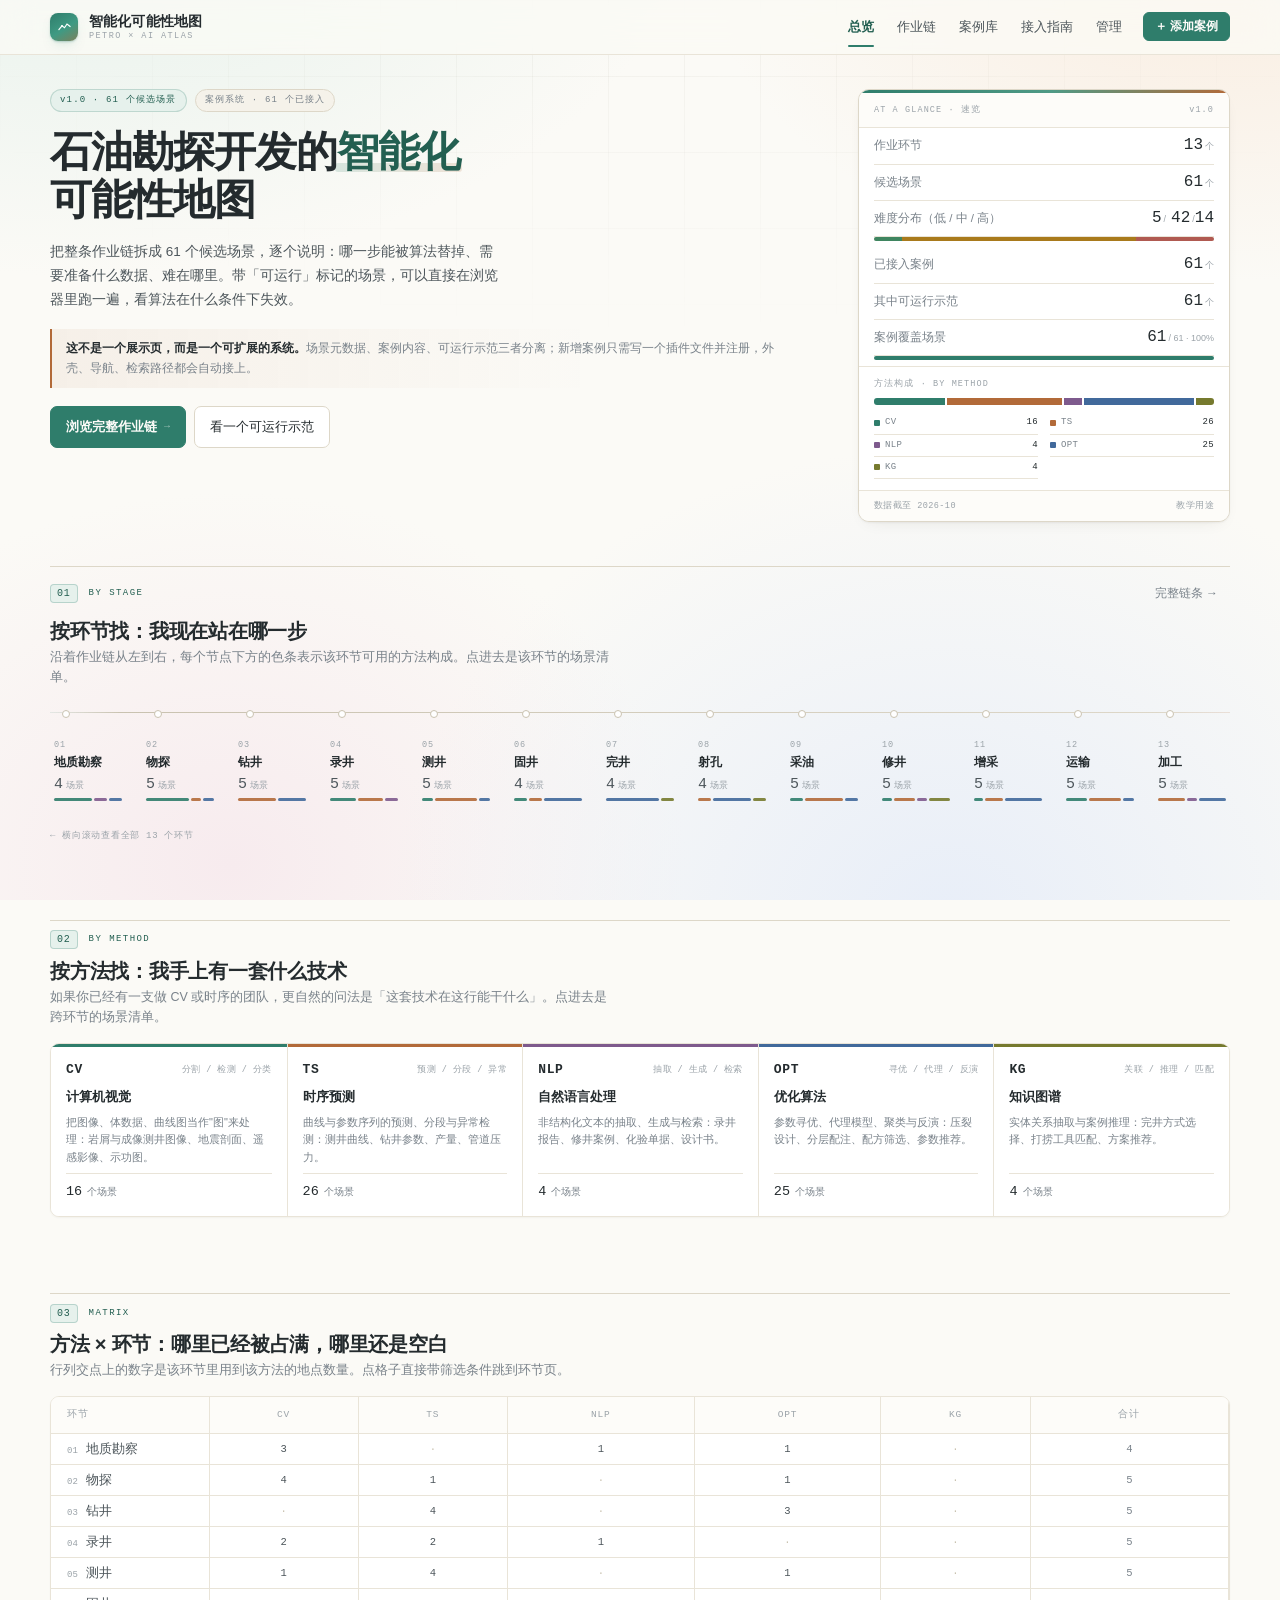
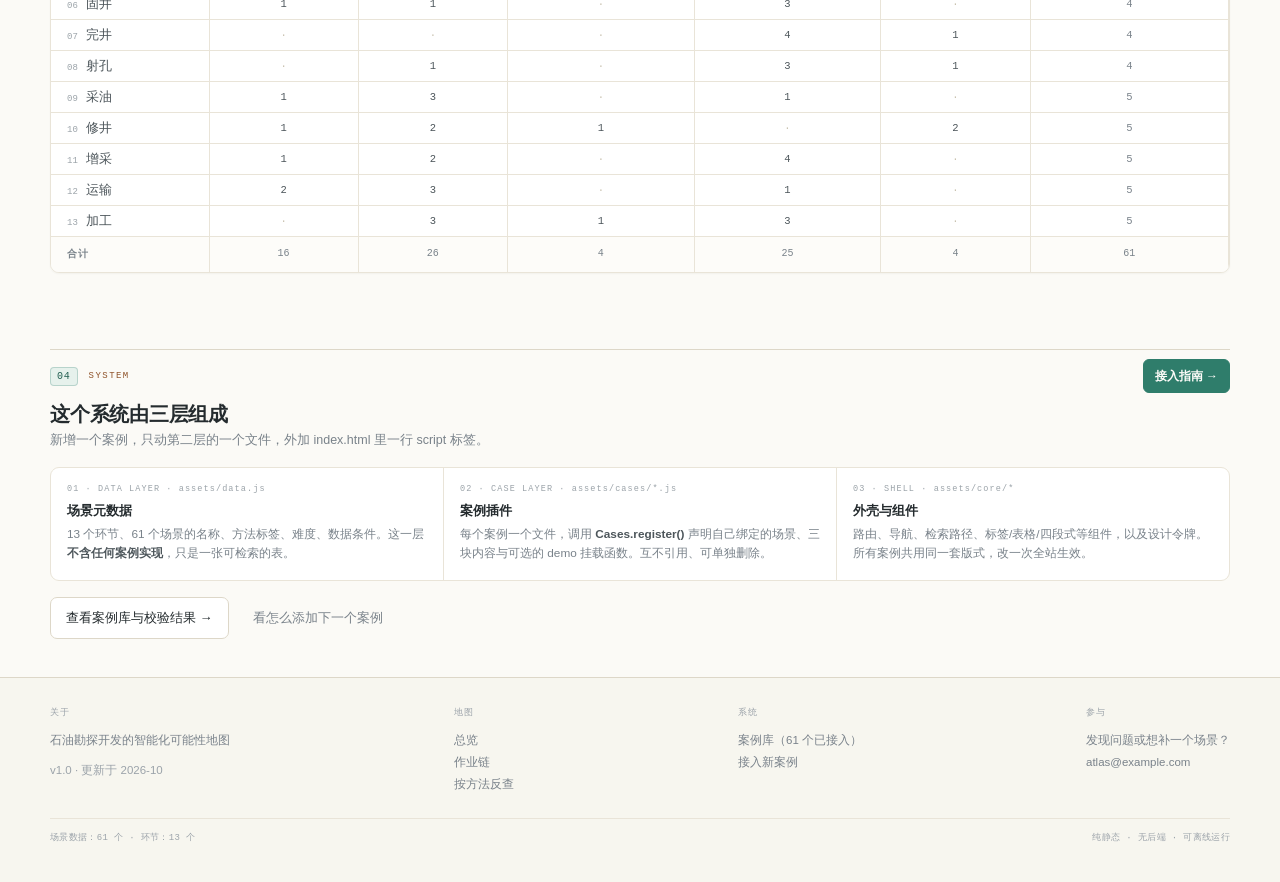
==== commit 2bf7ee89: "Bundle 61 interactive cases across all 13 petroleum stages" ====
--- a/index.html
+++ b/index.html
@@ -35,24 +35,27 @@
      6. case-upload     案例包导入（读 localStorage，必须在 shell 前）
      7. shell.js        外壳，必须最后
      ========================================================= -->
-<script src="assets/data.js?v=20261022i"></script>
-<script src="assets/core/registry.js?v=20261101-dedup"></script>
+<script src="assets/data.js?v=20261105-full"></script>
+<script src="assets/core/registry.js?v=20261102-zip"></script>
 <script src="assets/core/kit.js?v=20261022i"></script>
 
 <!-- ↑ 新案例加在这里：-->
 
 <!-- 上传的案例包（localStorage）在这里恢复注册，必须在 shell.js 之前 -->
 <script src="assets/core/case-demo-host.js?v=20261101-height-fix"></script>
-<script src="assets/cases/welllog-final-1.case.js?v=1.3.1"></script>
-<script src="assets/cases/welllog-final-2.case.js?v=2.0.2"></script>
-<script src="assets/cases/welllog-final-3.case.js?v=1.0.0"></script>
-<script src="assets/cases/welllog-final-4.case.js?v=1.0.0"></script>
-<script src="assets/cases/welllog-final-5.case.js?v=1.0.0"></script>
-<script src="assets/core/case-upload.js?v=20261101-dedup"></script>
+<script src="assets/cases/welllog-final-1.case.js?v=1.3.2"></script>
+<script src="assets/cases/welllog-final-2.case.js?v=2.0.3"></script>
+<script src="assets/cases/welllog-final-3.case.js?v=1.0.1"></script>
+<script src="assets/cases/welllog-final-4.case.js?v=1.0.1"></script>
+<script src="assets/cases/welllog-final-5.case.js?v=1.0.1"></script>
+<script src="assets/vendor/jszip.min.js"></script>
+<script src="assets/core/case-zip.js?v=20261102"></script>
+<script src="assets/cases/full-collection.js"></script>
+<script src="assets/core/case-upload.js?v=20261105-full"></script>
 
 <script src="assets/core/admin.js?v=20261022i"></script>
 
-<script src="assets/core/shell.js?v=20261101-dedup"></script>
+<script src="assets/core/shell.js?v=20261102-zip"></script>
 
 </body>
 </html>
